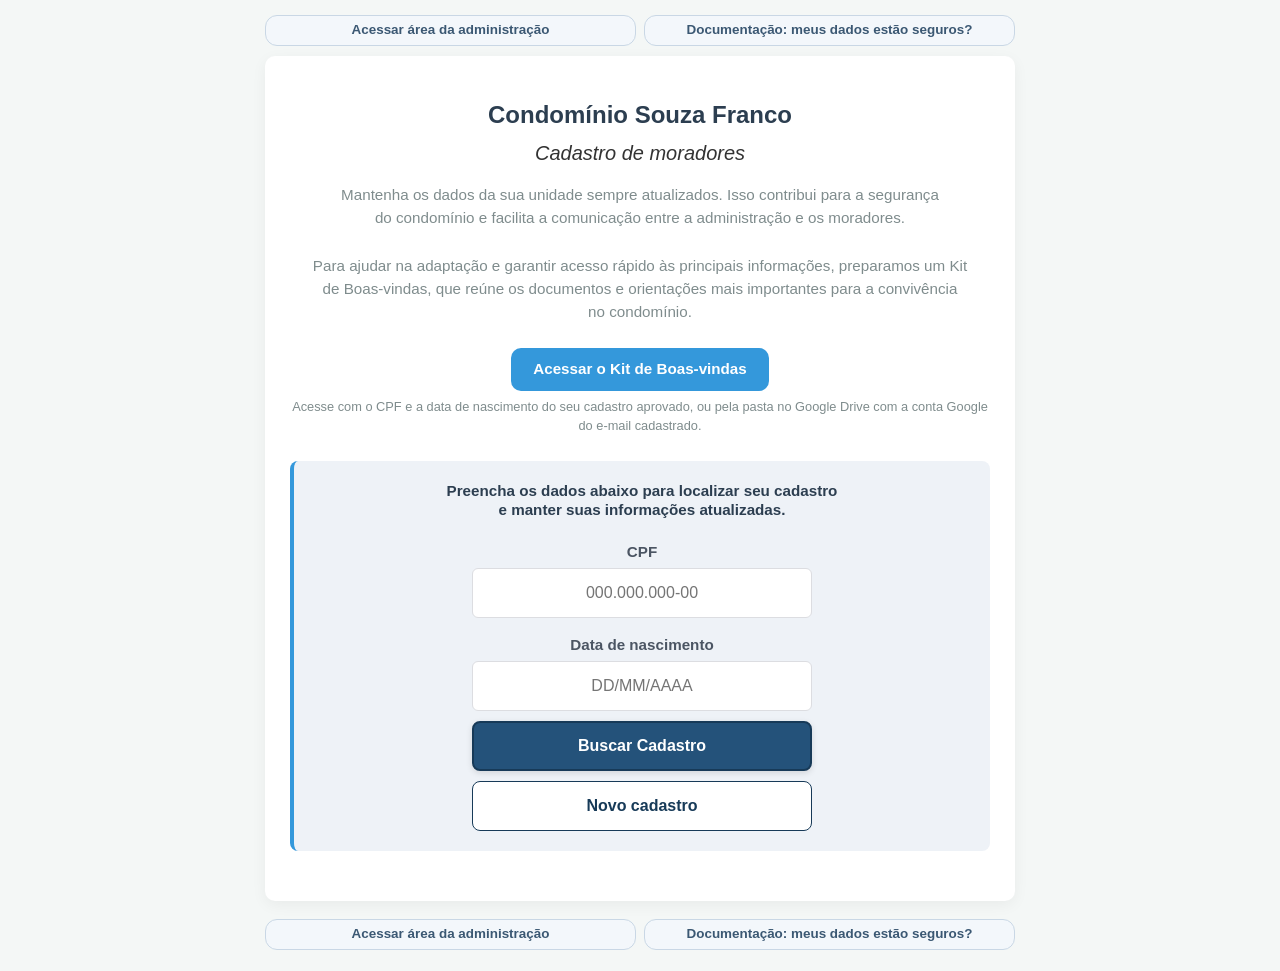
==== index.html @ 6b8065f2 "Botões do fim do formulário com largura igual quando há Sair Co-Authored-By: Claude Sonnet 5.5 <nore" ====
<!DOCTYPE html>
<html>
<head>
  <meta charset="UTF-8">
  <meta name="viewport" content="width=device-width, initial-scale=1.0, maximum-scale=1.0">
  <title>Condomínio Souza Franco - Cadastro de moradores</title>
  <meta name="robots" content="noindex, nofollow, noarchive, nosnippet, noimageindex">
  <meta http-equiv="Cache-Control" content="no-cache, no-store, must-revalidate">
  <meta http-equiv="Pragma" content="no-cache">
  <meta http-equiv="Expires" content="0">
  <meta name="theme-color" content="#2c3e50">

  <link rel="icon" type="image/png" sizes="32x32" href="favicon/favicon-32x32.png">
  <link rel="icon" type="image/png" sizes="16x16" href="favicon/favicon-16x16.png">
  <link rel="shortcut icon" href="favicon/favicon.ico">
  <link rel="apple-touch-icon" sizes="180x180" href="favicon/apple-touch-icon.png">
  <link rel="manifest" href="favicon/site.webmanifest">
  
  <!-- Estilos CSS -->
  <link rel="stylesheet" href="css/base.css?v=20261009Z">
  <link rel="stylesheet" href="css/inputs.css?v=20261010E">
  <link rel="stylesheet" href="css/consulta.css?v=20261009Z">
  <link rel="stylesheet" href="css/componentes.css?v=20261010F">
  <link rel="stylesheet" href="css/utilitarios.css?v=20261010E">
  <link rel="stylesheet" href="css/responsivo.css?v=20261010I">

  <!-- Scripts JS -->
  <script src="js/regras.js?v=20261009Z" defer></script>
  <script src="js/utils.js?v=20261009Z" defer></script>
  <script src="js/data/backend.js?v=20261009Z" defer></script>
  <script src="js/data/FirebaseRepository.js?v=20261009Z" defer></script>
  <script src="js/data/GoogleSheetsRepository.js?v=20261009Z" defer></script>
  <script src="js/data/DataService.js?v=20261010D" defer></script>
  <script src="js/mascaras.js?v=20261009Z" defer></script>
  <script src="js/pular-campo.js?v=20261009Z" defer></script>
  <script src="js/ui-formulario.js?v=20261009Z" defer></script>
  <script src="js/form-controle.js?v=20261010E" defer></script>
  <script src="js/sessao-morador.js?v=20261010H" defer></script>
  <script src="js/sessao-admin-morador.js?v=20261009Z" defer></script>
  <script src="js/validacoes-form.js?v=20261009Z" defer></script>
  <script src="js/codigo-email.js?v=20261009Z"></script>
<script src="js/progresso-overlay.js?v=20261010E" defer></script>
<script src="js/envio-form.js?v=20261010E" defer></script>
<script src="js/botao-sem-alteracao.js?v=20261009Z" defer></script>
  <script src="js/modo-admin.js?v=20261009Z" defer></script>
  <script src="js/vaga-miniatura.js?v=20261009Z" defer></script>
  <script src="js/popup-links.js?v=20261010C" defer></script>
  <script src="js/sem-conectivos.js?v=20261009Z" defer></script>
  <script src="js/kit-acesso.js?v=20261009Z" defer></script>
  <script src="js/barra-acoes.js?v=20261009ZA" defer></script>
</head>
<body>

<div class="topo-fora-cartao" style="max-width:750px;margin:0 auto 10px;">
  <p class="link-admin-topo" style="margin-bottom:0">
    <a href="admin.html" rel="noopener noreferrer">Acessar área da administração</a>
    <a href="seguranca.html">Documentação: meus dados estão seguros?</a>
  </p>
</div>

<div class="container">
  <div id="avisoContingenciaPublico" class="aviso-contingencia" hidden>
    ⚠️ <strong>Modo de contingência</strong><br>
    Os dados estão sendo carregados do backup do Google Sheets. Novos envios estão temporariamente desativados.
  </div>
  <h1>Condomínio Souza Franco</h1>
  <h2 class="subtitulo">Cadastro de moradores</h2>
  <p class="subtitle">
    Mantenha os dados da sua unidade sempre atualizados. Isso contribui para a segurança do condomínio e facilita a comunicação entre a administração e os moradores.
  </p>
  <p class="subtitle">
    Para ajudar na adaptação e garantir acesso rápido às principais informações, preparamos um Kit de Boas-vindas, que reúne os documentos e orientações mais importantes para a convivência no condomínio.
  </p>
  <p class="link-destaque">
    <a class="btn-kit" href="https://tinyurl.com/kit-souzafranco" target="_blank" rel="noopener noreferrer">Acessar o Kit de Boas-vindas</a>
  </p>
  <p class="subtitle nota-kit">Acesse com o CPF e a data de nascimento do seu cadastro aprovado, ou pela pasta no Google Drive com a conta Google do e-mail cadastrado.</p>

<!-- BLOCO DE CONSULTA POR CPF: busca o cadastro existente antes do formulário principal -->
  <div class="card-consulta centralizado" id="boxConsultaCpf">
    <h3>Preencha os dados abaixo para localizar seu cadastro<br>e manter suas informações atualizadas.</h3>
    
    <div class="row-consulta" id="rowConsultaCpf">
      <!-- Grupo do CPF -->
      <div class="consulta-grupo">
        <span class="input-label-consulta">CPF</span>
        <input type="text" id="cpfConsulta" class="campo-mascara" data-mascara="cpf" inputmode="numeric" placeholder="000.000.000-00" maxlength="14">
      </div>
      
      <!-- Grupo da Data de Nascimento -->
      <div class="consulta-grupo">
        <span class="input-label-consulta">Data de nascimento</span>
        <input type="text" id="nascConsulta" class="campo-mascara" data-mascara="data" inputmode="numeric" placeholder="DD/MM/AAAA" maxlength="10">
      </div>
      
      <button type="button" id="btnBuscarCpf" onclick="consultarPorCpf()">Buscar Cadastro</button>
    </div>
    
    <div class="row-checkbox-morador">
      <input type="checkbox" id="chkMoradorNovo" onchange="tratarMoradorNovo(this.checked)" hidden>
      <button type="button" id="btnMoradorNovo" class="btn-novo-cadastro" onclick="alternarMoradorNovo()" aria-pressed="false" aria-disabled="false">Novo cadastro</button>
      <button type="button" id="btnFecharNovoCadastro" class="btn-fechar-novo-cadastro hidden" onclick="fecharNovoCadastro()" aria-label="Fechar novo cadastro">x</button>
    </div>
    <!-- Sessão de 1 hora depois do CPF + data de nascimento (js/sessao-morador.js). -->
    <p id="avisoSessaoMorador" class="aviso-sessao-morador" role="status" hidden></p>
  </div>

  <form id="cadForm">
    <!-- FORMULÁRIO PRINCIPAL: sequência de etapas do cadastro -->
    <!-- 1. Identificação do Imóvel (Desbloqueia após CPF ou Checkbox) -->
    <div id="secTipoResidente" class="section hidden centralizado">
      <label for="tipoResidente">Qual é o seu vínculo com a unidade?<span class="required-star">*</span></label>
      <select id="tipoResidente" onchange="tratarEscolhaTipoResidente(this.value)">
        <option value="">Selecione se é Proprietário ou Inquilino</option>
        <option value="Proprietário">Proprietário</option>
        <option value="Inquilino">Inquilino</option>
      </select>
      <div id="opcaoMoraNoImovel" class="opcao-mora-imovel hidden">
        <label for="moraNoImovel">Mora no imóvel?<span class="required-star">*</span></label>
        <select id="moraNoImovel" onchange="tratarEscolhaMoraNoImovel(this.value)">
          <option value="">Selecione</option>
          <option value="Sim">Sim</option>
          <option value="Não, está alugado">Não, está alugado</option>
          <option value="Não, está desocupado">Não, está desocupado</option>
        </select>
      </div>
    </div>

    <!-- 2. Seleção de Apartamento (Desbloqueia após escolher Tipo de Residente) -->
    <div id="secApto" class="section hidden centralizado">
      <label for="apto">Qual seu apartamento?<span class="required-star">*</span></label>
      <select id="apto" required onchange="aoSelecionarApto(this.value)">
        <option value="">Selecione</option>
      </select>
    </div>

    <!-- 3. Resto do Formulário (Desbloqueia após escolher o apartamento) -->
    <div id="secRestoFormulario" class="hidden">
      
      <!-- Dados pessoais do morador -->
      <div id="secDadosPessoais" class="section">
        <h3 id="tituloDadosPessoais">Dados do Morador Titular</h3>
  
      <!-- 1. Nome Completo -->
      <label>Nome Completo<span class="required-star">*</span></label>
      <input type="text" id="moradorNome" required>
      
      <!-- 2. Data de Nascimento -->
      <label>Data de Nascimento<span class="required-star">*</span></label>
      <input type="text" id="moradorNasc" class="campo-mascara" data-mascara="data" inputmode="numeric" placeholder="DD/MM/AAAA" maxlength="10" required>
      
      <!-- 3. CPF | Identidade RG | Órgão Emissor (Mesma linha) -->
      <div class="form-row col-3">
        <div>
          <label>CPF<span class="required-star">*</span></label>
          <input type="text" id="moradorCpf" class="campo-mascara" data-mascara="cpf" inputmode="numeric" placeholder="000.000.000-00" maxlength="14" required>
        </div>
        <div>
          <label>Identidade RG</label>
          <input type="text" id="moradorRg" inputmode="numeric" placeholder="00.000.000-0" maxlength="12">
        </div>
        <div>
          <label>Órgão Emissor</label>
          <input type="text" id="moradorOrgaoEmissor" placeholder="Ex: DETRAN">
        </div>
      </div>
      
      <!-- 4. Celular | Telefone Residencial / Comercial (Mesma linha) -->
      <div class="form-row col-2">
        <div>
          <label>Celular<span class="required-star">*</span></label>
          <input type="tel" id="moradorCelular" inputmode="numeric" placeholder="21 999999999" required>
        </div>
        <div>
          <label>Telefone Residencial/Comercial</label>
          <input type="tel" id="moradorTel" inputmode="numeric" placeholder="21 22222222">
        </div>
      </div>
      
      <!-- 5. E-mail -->
      <label>E-mail</label>
      <input type="email" id="moradorEmail" placeholder="seuemail@exemplo.com">
      <div class="checkbox-group opcao-codigo-email">
        <input type="checkbox" id="exigirCodigo">
        <label for="exigirCodigo">Exigir código por e-mail para abrir meu cadastro</label>
      </div>
      <p class="desc-secao dica-codigo-email">Proteção extra (opcional): além do CPF e da data de nascimento, será preciso
        digitar um código enviado para o e-mail acima. Se você perder o acesso a esse e-mail, peça à administração para
        desligar a opção.</p>

      <!-- Contatos de Emergência -->
      <div class="sub-title">Em caso de emergência procurar por</div>
      <div id="containerEmergencia"></div>
      <button type="button" class="btn-add" onclick="addEmergencia()">+ Adicionar Contato de Emergência</button>
    </div>

     <!-- Dados Exclusivos da Locação (Inquilino) -->
      <div id="secInquilino" class="section hidden">
        <h3>Dados da Locação/Contrato</h3>
        <p class="desc-secao">Essas informações ajudam a administração a entrar em contato com o responsável da locação.</p>
        
          <label>Nome do Proprietário/Administradora<span class="required-star">*</span></label>
        <input type="text" id="inqPropAdmin">
        
        <label>Contato do Proprietário/Administradora (Telefone/Celular/E-mail)</label>
        <input type="text" id="inqContato">
        
        <label>Vigência do Contrato</label>
        <input type="text" id="inqVigencia" placeholder="Ex: 05/2026 a 05/2028">
      
        <label>Envio de cópia do contrato (PDF)</label>
        <div class="upload-contrato-wrapper">
          <label for="arquivoContrato" class="upload-contrato-botao">Escolher arquivo</label>
          <input type="file" id="arquivoContrato" class="input-upload-hidden" accept="application/pdf">
          <span class="upload-contrato-status" id="nomeArquivoSelecionado">Nenhum arquivo selecionado</span>
        </div>
      
        <!-- Área de Preview e Botão de Cancelamento (X) -->
        <div id="containerPreviewContrato" class="preview-contrato-container hidden">
          <span id="nomeArquivoSelecionadoPreview"></span>
          <button type="button" id="btnRemoverContrato" title="Remover arquivo">✕</button>
        </div>
      
        <!-- Histórico / Uploads Anteriores -->
        <div id="containerHistoricoContratos" class="historico-contratos-container hidden">
          <label class="label-historico">Contratos / Uploads Anteriores:</label>
          <div id="listaHistoricoContratos">
            <!-- Os links anteriores serão injetados aqui via JavaScript -->
          </div>
        </div>
      </div>

      <!-- Seções Complementares -->
      <div id="secDetalhes" class="section">
        <h3>Informações Complementares</h3>
        
        <!-- Demais Ocupantes -->
        <div class="sub-title">Demais Ocupantes</div>
        <p class="desc-secao">Preencha apenas se houver outras pessoas residindo na unidade.</p>
        <div id="containerOcupantes"></div>
        <button type="button" class="btn-add" onclick="addOcupante()">+ Adicionar Ocupante</button>

      <!-- Seção Vaga de Garagem -->
      <div class="sub-title title-grupo">Vaga de Garagem</div>
      
      <!-- ELEMENTO DINÂMICO DA VAGA -->
      <div id="infoVagaGaragem"></div>

      <p class="desc-secao">
        <a id="linkMapaVaga" href="mapa-vaga.html" target="_blank" rel="noopener noreferrer" class="email-link">Clique aqui</a> para visualizar a demarcação das vagas<span id="textoLinkMapaVaga"></span>.
      </p>

      <!-- Miniatura do andar com a vaga pintada (último item da seção); abre o mapa completo num popup (js/vaga-miniatura.js). -->
      <div id="miniaturaVaga" class="miniatura-vaga-container" hidden></div>
      <p id="avisoMapaNovoCadastro" class="desc-secao aviso-mapa-novo" hidden>Assim que o seu cadastro for aprovado, você recebe
        por e-mail a ficha do cadastro com o mapa da garagem e a sua vaga demarcada.</p>

      <!-- Aluguel de Vagas -->
      <div class="sub-title title-grupo">Aluguel de vagas</div>
      
      <p class="desc-secao">
        O aluguel de vagas é permitido exclusivamente entre moradores do condomínio.<br>
        Preencha os campos abaixo caso você alugue sua vaga para outro morador ou utilize uma vaga alugada de outro morador.
      </p>

      <div class="row-vagas">
        <select id="vagaSituacao">
          <option value="">Selecione</option>
          <option value="Minha vaga está alugada para">Minha vaga está alugada para</option>
          <option value="Alugo vaga do">Alugo vaga do</option>
        </select>

        <select id="vagaAptoRelacionado">
          <option value="">Apto envolvido</option>
        </select>
      </div>
        
        <!-- Seção Veículos -->
        <div class="sub-title title-grupo">Veículos</div>
        <div class="desc-secao">
          <p>Por favor, registre os dados de todos os meios de transporte da unidade que utilizam as dependências da garagem ou bicicletário.</p>
          <p>✅ É permitido que visitantes utilizem sua vaga de garagem <strong>somente enquanto permanecerem no prédio</strong>. Ao deixar o condomínio, o veículo também deverá ser retirado da vaga.</p>
          <p>📌 Quando o uso da vaga for <strong>pontual</strong>, como no caso de uma visita, <strong>não é necessário cadastrar o veículo</strong>. Basta informar os dados ao porteiro no momento da entrada.</p>
          <p>⚠️ Caso um mesmo veículo utilize a vaga de forma <strong>frequente, recorrente ou contínua</strong>, ainda que pertença a visitantes ou pessoas vinculadas à unidade, <strong>seu cadastro será obrigatório</strong>.</p>
          <p>Caso não possua nenhum veículo, você pode avançar para a próxima seção.</p>
        </div>

        <!-- Carros -->
        <div class="sub-title">Carros</div>
        <div id="containerCarros"></div>
        <button type="button" class="btn-add" onclick="addCarro()">+ Adicionar Carro</button>

        <!-- Motos -->
        <div class="sub-title">Motos</div>
        <div id="containerMotos"></div>
        <button type="button" class="btn-add" onclick="addMoto()">+ Adicionar Moto</button>

        <!-- Bicicletas -->
        <div class="sub-title">Bicicletas</div>
        <div id="containerBikes"></div>
        <button type="button" class="btn-add" onclick="addBike()">+ Adicionar Bicicleta</button>
        <p class="desc-secao alert-text">Atenção aos procedimentos do Bicicletário: as bicicletas devem ser identificadas por unidade. O acesso ao bicicletário é restrito e feito mediante tag eletrônica. Solicitamos aos moradores que ainda não possuem a tag que procurem a administração/síndico para a retirada.</p>

        <!-- Pets -->
        <div class="sub-title">Pets</div>
        <p class="desc-secao">Registro de animais de estimação residentes na unidade para controle interno e auxílio em casos de identificação ou fuga.</p>
        <div id="containerPets"></div>
        <button type="button" class="btn-add" onclick="addPet()">+ Adicionar Pet</button>

        <!-- Prestadores de Serviço -->
        <div class="sub-title">Prestadores de Serviço</div>
        <p class="desc-secao">Registro de profissionais que realizam serviços frequentes na unidade (ex: diaristas, cuidadores, professores particulares).</p>
        <div id="containerPrestadores"></div>
        <button type="button" class="btn-add" onclick="addPrestador()">+ Adicionar Prestador</button>
      </div>

      <!-- Observações e Declaração -->
      <div id="secFinal" class="section">
        
        <div class="sub-title">Observações</div>
        <textarea id="observacoes" name="observacoes" rows="2"></textarea>

        <p class="desc-secao aviso-privacidade">
          <strong>Privacidade (LGPD):</strong> os dados informados neste formulário, inclusive os dos demais ocupantes,
          são usados exclusivamente pela administração do Condomínio Souza Franco para identificação dos moradores,
          segurança, controle de acesso e contato em caso de emergência. O acesso é restrito ao síndico e ao conselho,
          e os dados não são compartilhados com terceiros. Para quaisquer esclarecimentos ou dúvidas, consulta,
          correção ou pedir a exclusão dos seus dados, escreva para o e-mail:
          <a href="mailto:condominiosouzafranco@gmail.com" class="email-link">condominiosouzafranco@gmail.com</a>.
        </p>

        <div class="checkbox-group">
          <input type="checkbox" id="declaracao" required>
          <label for="declaracao">Declaro que as informações prestadas são verdadeiras. <span class="required-star">*</span></label>
        </div>
      </div>

      

      <!-- AÇÕES DO FORMULÁRIO -->
      <div class="form-actions">
        <button type="button" id="btnEnviarForm" class="btn-submit" onclick="enviar()">Enviar Cadastro</button>
        <button type="button" id="btnSairSemAlterar" class="btn-secondary" onclick="voltarTelaInicial()">Fechar visualização</button>
        <button type="button" id="btnSairSessaoFim" class="btn-secondary btn-sair-sessao" onclick="SessaoMorador.sair()" title="Encerrar a sessão e apagar o CPF e a data de nascimento desta aba" hidden>Sair</button>
      </div>

    </div>
  </form>

  <div id="statusMessage" class="hidden"></div>
</div>

<div id="modalOverlay" class="modal-overlay hidden">
  <div class="modal-card" role="dialog" aria-modal="true" aria-labelledby="modalTitulo">
    <h3 id="modalTitulo">Atenção</h3>
    <p id="modalMensagem"></p>
    <div class="modal-actions">
      <button type="button" id="btnModalConfirmar" class="btn-modal btn-modal-primary">OK</button>
      <button type="button" id="btnModalCancelar" class="btn-modal btn-modal-secondary hidden">Cancelar</button>
    </div>
  </div>
</div>

<footer class="rodape-site" style="max-width:750px;margin:18px auto 6px;">
  <p class="link-admin-topo" style="margin-bottom:0">
    <a href="admin.html" rel="noopener noreferrer">Acessar área da administração</a>
    <a href="seguranca.html">Documentação: meus dados estão seguros?</a>
  </p>
</footer>

<div id="overlayProcessamento" class="overlay-processamento hidden" aria-live="polite" aria-busy="true">
  <div class="overlay-processamento-card">
    <button type="button" class="overlay-processamento-fechar" aria-label="Desistir e fechar" title="Desistir e fechar">&times;</button>
    <div class="overlay-processamento-roda">
      <div class="overlay-processamento-spinner" aria-hidden="true"></div>
      <span id="overlayProcessamentoPercentual" class="overlay-processamento-percentual" aria-hidden="true"></span>
    </div>
    <p id="overlayProcessamentoMensagem">Aguarde: enviando</p>
  </div>
</div>

</body>
</html>
---- css/base.css ----
/* VARIÁVEIS, BODY E CONTAINER PRINCIPAL */ 

:root {
  --primary-color: #2c3e50;
  --accent-color: #3498db;
  --bg-color: #f4f7f6;
  --card-bg: #ffffff;
  --text-color: #333333;
  --border-color: #dcdde1;
  --secondary-color: #7f8c8d;
  --secondary-hover: #6c7a7d;
}

body {
  font-family: 'Segoe UI', Tahoma, Geneva, Verdana, sans-serif;
  background-color: var(--bg-color);
  color: var(--text-color);
  margin: 0;
  padding: 15px;
  font-size: 16px;
  line-height: 1.5;
}

/* Bloco de busca por CPF: mantém o layout horizontal/vertical com foco em legibilidade */
.consulta-grupo {
  display: flex;
  flex-direction: column;
  width: 100%;
}

.container {
  max-width: 750px;
  margin: 0 auto;
  background: var(--card-bg);
  padding: 25px;
  border-radius: 10px;
  box-shadow: 0 4px 15px rgba(0,0,0,0.05);
  box-sizing: border-box;
}

h1 {
  font-size: 1.5rem;
  color: var(--primary-color);
  margin-bottom: 5px;
  text-align: center;
}

h2.subtitulo {
    font-size: 1.25em;
    display: block;
    font-weight: 500;
    text-align: center;
    font-style: italic;
    margin-top: 5px;
}

.subtitle {
  text-align: center;
  color: #7f8c8d;
  margin-bottom: 25px;
  font-size: 0.95rem;
}

.section {
  margin-bottom: 28px;
  padding-top: 6px;
}

#secApto {
  margin-top: 20px;
}

.hidden {
  display: none;
}

.title-grupo {
  font-size: 1.1rem;
  border-bottom: 2px solid var(--accent-color);
  padding-bottom: 4px;
  margin-top: 25px;
}

.link-destaque {
  text-align: center;
  font-weight: bold;
  margin-top: 0;
  margin-bottom: 25px;
  font-size: 0.95rem;
}

.link-admin-topo {
  text-align: center;
  margin-top: 0;
  margin-bottom: 10px;
  font-size: 0.84rem;
  font-weight: 600;
}

.link-admin-topo a {
  display: inline-block;
  padding: 6px 12px;
  border-radius: 999px;
  border: 1px solid #c9d7e5;
  background: #f3f7fb;
  color: var(--primary-color-soft);
  text-decoration: none;
  transition: background-color 0.18s ease, border-color 0.18s ease, color 0.18s ease;
}

.link-admin-topo a:hover {
  background: #e9f1f8;
  border-color: #b7c9db;
}

.link-admin-topo a:focus-visible {
  outline: 2px solid rgba(31, 93, 153, 0.3);
  outline-offset: 2px;
}

.link-destaque a, .email-link {
  color: var(--accent-color);
  text-decoration: none;
  transition: color 0.2s ease;
}

.link-destaque a:hover, .email-link:hover {
  text-decoration: underline;
  color: #2980b9;
}

#secFinal p.desc-secao {
    margin-top: 10px;
}

div#secDetalhes {
    margin-bottom: 0px;
}

/* Topo do formulário: "Acessar área da administração" e "Documentação" lado a lado, ocupando a linha toda. */
.link-admin-topo {
  display: flex;
  gap: 8px;
}
.link-admin-topo a {
  flex: 1 1 0;
  min-width: 0;
  display: flex;
  align-items: center;
  justify-content: center;
  text-align: center;
  line-height: 1.25;
  color: #3b5873;
  text-wrap: balance;
  border-radius: 12px;
}

.nota-kit { font-size: 0.8rem; margin-top: -6px; }

/* Botão do Kit de Boas-vindas, com a explicação logo abaixo */
.link-destaque { margin-bottom: 6px; }
.link-destaque a.btn-kit {
  display: inline-block; padding: 10px 22px; border-radius: 10px; background: var(--accent-color); color: #fff;
  font-weight: 700; text-decoration: none;
}
.link-destaque a.btn-kit:hover { color: #fff; text-decoration: none; filter: brightness(1.08); }
.nota-kit { margin-top: 0 !important; margin-bottom: 25px !important; text-align: center; }
---- css/inputs.css ----
/* Labels, campos de entrada e estados visuais do formulário */

label {
  display: block;
  font-weight: 600;
  margin-top: 12px;
  margin-bottom: 8px;
  font-size: 1rem;
}

input[type="checkbox"] {
  width: 20px;
  height: 20px;
  cursor: pointer;
  vertical-align: middle;
  margin: 0;
  flex-shrink: 0;
}

.row-checkbox-morador {
  display: flex !important;
  align-items: center;
  justify-content: center;
  position: relative;
  margin: 10px auto 0;
  width: 100%;
  max-width: 340px;
  transition: opacity 0.2s ease, filter 0.2s ease;
}

.checkbox-group {
  display: flex !important;
  align-items: center;
  gap: 8px;
  margin-top: 10px;
}

.row-checkbox-morador label,
.checkbox-group label {
  margin: 0 !important;
  display: inline !important;
  font-weight: 500;
}

.btn-novo-cadastro {
  border: 1px solid #173a58;
  background: #ffffff;
  color: #173a58;
  border-radius: 8px;
  padding: 12px 46px;
  min-height: 50px;
  width: 100%;
  font-size: 1rem;
  font-weight: 700;
  position: relative;
  text-align: center;
  cursor: pointer;
  transition: background-color 0.2s ease, color 0.2s ease, border-color 0.2s ease, box-shadow 0.2s ease, transform 0.2s ease;
}

.btn-novo-cadastro:hover:not(:disabled) {
  background: #eef4fa;
  color: #173a58;
  border-color: #0f2f4a;
  box-shadow: 0 4px 12px rgba(23, 58, 88, 0.14);
}

.btn-novo-cadastro.ativo {
  background: #173a58;
  color: #ffffff;
  border-color: #173a58;
}

.btn-novo-cadastro.ativo:hover:not(:disabled) {
  background: #173a58;
  color: #ffffff;
  border-color: #173a58;
  box-shadow: none;
}

.btn-fechar-novo-cadastro {
  position: absolute;
  top: 50%;
  right: 12px;
  transform: translateY(-50%);
  width: 25px;
  height: 25px;
  border: 1px solid #173a58;
  border-radius: 4px;
  background: #ffffff;
  color: #173a58;
  font-size: 1.05rem;
  font-weight: 700;
  line-height: 1;
  cursor: pointer;
  display: inline-flex;
  align-items: center;
  justify-content: center;
  padding: 0;
  box-shadow: none;
  z-index: 2;
  transition: background-color 0.2s ease, color 0.2s ease;
}

.btn-fechar-novo-cadastro:hover:not(:disabled) {
  background: #e8f1f9;
  border-color: #173a58;
  color: #0f2f4a;
}

.btn-fechar-novo-cadastro:disabled {
  opacity: 0;
}

.btn-fechar-novo-cadastro.hidden {
  display: none !important;
}

.btn-novo-cadastro.bloqueado {
  cursor: pointer;
}

input[type="text"],
input[type="tel"],
input[type="email"],
input[type="date"],
input[type="number"],
select,
textarea {
  width: 100% !important;
  min-height: 46px;
  padding: 10px 12px;
  border: 1px solid var(--border-color);
  border-radius: 6px;
  box-sizing: border-box !important;
  font-size: 1rem;
  background-color: #fff;
  color: var(--text-color);
  font-family: inherit;
  appearance: none;
  -webkit-appearance: none;
  transition: border-color 0.2s ease, box-shadow 0.2s ease, background-color 0.2s ease;
}

select {
  padding-right: 38px;
  cursor: pointer;
  background-image:
    linear-gradient(45deg, transparent 50%, var(--accent-color) 50%),
    linear-gradient(135deg, var(--accent-color) 50%, transparent 50%);
  background-position: calc(100% - 18px) calc(50% - 3px), calc(100% - 12px) calc(50% - 3px);
  background-size: 6px 6px, 6px 6px;
  background-repeat: no-repeat;
  background-color: #fff;
}

select:hover {
  border-color: var(--accent-color);
  box-shadow: 0 0 0 2px rgba(52, 152, 219, 0.08);
}

select:focus,
input:focus,
textarea:focus {
  outline: none;
  border-color: var(--accent-color);
  box-shadow: 0 0 0 3px rgba(52, 152, 219, 0.22);
}

select option {
  color: var(--text-color);
}

input:disabled,
button:disabled {
  background-color: #e9ecef !important;
  color: #6c757d !important;
  border-color: #ced4da !important;
  cursor: not-allowed !important;
  opacity: 0.7;
}

.input-label {
  font-size: 0.95rem;
  color: #4b5563;
  margin-bottom: 4px;
  margin-top: 6px;
  font-weight: 600;
  display: block;
  text-align: left;
}

.input-label-consulta {
  font-size: 0.95rem;
  color: #4b5563;
  margin-bottom: 4px;
  margin-top: 6px;
  font-weight: 600;
  display: block;
  text-align: center;
}

.input-erro-destaque {
  border: 2px solid #e74c3c !important;
  background-color: #fdf2f2 !important;
  transition: all 0.3s ease;
}

#nascConsulta {
  text-align: center;
}

label .required-star,
.input-label .required-star {
  color: #e74c3c;
}

/* "Mora no imóvel" (só para proprietário), centralizado abaixo do vínculo */
.opcao-mora-imovel {
  margin-top: 14px;
}
.opcao-mora-imovel.hidden {
  display: none !important;
}

/* Mesmo espaço entre "vínculo", "Mora no imóvel?" e "apartamento" */
#secTipoResidente { margin-bottom: 0; }
#secApto { margin-top: 20px !important; padding-top: 0; }
.opcao-mora-imovel { margin-top: 20px !important; }

/* "Novo cadastro" desativado (com login, ou enquanto o CPF estiver preenchido): cinza, sem clique. */
.btn-novo-cadastro.bloqueado,
.btn-novo-cadastro[aria-disabled="true"] {
  background: #eef1f4;
  color: #9aa6b2;
  border-color: #d5dce3;
  box-shadow: none;
  cursor: not-allowed;
}
---- css/consulta.css ----
.card-consulta {
  background-color: #eef2f7;
  border-left: 4px solid var(--accent-color);
  padding: 20px 15px !important;
  border-radius: 8px;
  margin-bottom: 25px !important;
  min-height: 180px;
  display: flex;
  flex-direction: column;
  justify-content: center;
  box-sizing: border-box !important;
}

.card-consulta h3 {
  margin-top: 0 !important;
  margin-bottom: 15px !important;
  font-size: 0.95rem;
  color: var(--primary-color);
  line-height: 1.3;
}

.row-consulta,
#rowConsultaCpf {
  display: flex !important;
  flex-direction: column !important;
  align-items: center !important;
  gap: 10px !important;
  width: 100% !important;
  max-width: 340px !important;
  margin: 0 auto !important;
}

.row-consulta input[type="text"],
#cpfConsulta {
  margin: 0;
  text-align: center !important;
}

#cpfConsulta,
#nascConsulta,
#btnBuscarCpf,
#btnMoradorNovo {
  width: 100% !important;
  min-height: 50px !important;
  height: 50px !important;
  box-sizing: border-box !important;
}

.row-consulta button,
#btnBuscarCpf {
  background-color: #24527a;
  color: white;
  border: 2px solid #173a58;
  padding: 11px 16px;
  border-radius: 8px;
  font-size: 1rem;
  font-weight: bold;
  cursor: pointer;
  white-space: nowrap;
  width: 100% !important;
  min-height: 50px !important;
  display: flex !important;
  align-items: center !important;
  justify-content: center !important;
  box-sizing: border-box !important;
  box-shadow: 0 2px 6px rgba(0,0,0,0.12);
}

.centralizado {
  text-align: center !important;
}

.centralizado h3, 
.centralizado label {
  text-align: center !important;
  display: block;
  margin-left: auto;
  margin-right: auto;
}

.centralizado select {
  text-align: center !important;
  text-align-last: center !important;
}

/* Aviso da sessão de 1 hora (js/sessao-morador.js), embaixo de "Visualizar cadastro" e "Sair". */
.aviso-sessao-morador {
  max-width: 340px;
  margin: 10px auto 0;
  padding: 8px 12px;
  border: 1px solid #c9d7e5;
  border-radius: 8px;
  background: #f3f7fb;
  color: #3b5873;
  font-size: 0.82rem;
  line-height: 1.4;
  text-align: center;
}
.aviso-sessao-morador[hidden] { display: none; }
---- css/componentes.css ----
/* Componentes dinâmicos do formulário: grupos repetíveis, veículos e pets */

.sub-title {
  font-weight: bold;
  color: var(--primary-color);
  margin-top: 15px;
  margin-bottom: 8px;
  font-size: 0.95rem;
}

.dynamic-group {
  background-color: #f8f9fa;
  border: 1px solid #e0e0e0;
  border-radius: 8px;
  padding: 12px;
  margin-bottom: 12px;
  display: flex;
  align-items: center;
  gap: 10px;
  width: 100%;
  box-sizing: border-box;
}

/* Container interno genérico */
.dynamic-group .dynamic-row {
  display: flex;
  flex-grow: 1;
  width: 100%;
  box-sizing: border-box;
}

/* 1. SEÇÕES PADRÃO (Emergência, Ocupantes, Bicicletas, Prestadores): 2 campos por linha no Desktop */
.dynamic-group:not(:has(.dynamic-row-veiculo)):not(:has(.pet-linha-principal)) .dynamic-row {
  display: grid !important;
  grid-template-columns: repeat(2, 1fr) !important;
  gap: 15px !important;
  align-items: flex-end !important;
}

.dynamic-row input, 
.dynamic-row select {
  margin: 0;
  width: 100%;
  box-sizing: border-box;
}

/* 2. LINHA DE VEÍCULOS (Carros e Motos): Usa o grid 2fr 1fr 1fr no Desktop */
.dynamic-row-veiculo {
  display: grid !important;
  grid-template-columns: 2fr 1fr 1fr !important;
  gap: 15px !important;
  align-items: flex-end !important;
  width: 100% !important;
  box-sizing: border-box !important;
}

.dynamic-row-veiculo .campo-50,
.dynamic-row-veiculo .campo-25 {
  min-width: 0 !important;
  width: 100% !important;
  box-sizing: border-box !important;
}

.dynamic-row-veiculo input, 
.dynamic-row-veiculo select {
  margin: 0 !important;
  width: 100% !important;
  box-sizing: border-box !important;
}

/* 3. SEÇÃO DE PETS: Força o container a empilhar os blocos e estiliza as linhas internas */
.dynamic-group:has(.pet-linha-principal) .dynamic-row,
.dynamic-group:has(.item-pet) .dynamic-row {
  display: flex !important;
  flex-direction: column !important;
  gap: 10px !important;
  width: 100% !important;
  box-sizing: border-box !important;
}

.pet-linha-principal {
  display: grid !important;
  grid-template-columns: 2fr 1fr !important;
  gap: 15px !important;
  width: 100% !important;
  align-items: flex-end !important;
  box-sizing: border-box !important;
}

.pet-linha-inferior {
  width: 100% !important;
  box-sizing: border-box !important;
}

.pet-linha-principal input,
.pet-linha-principal select,
.pet-linha-inferior input {
  width: 100% !important;
  box-sizing: border-box !important;
  margin: 0 !important;
}

/* BOTÕES DE AÇÃO */
.btn-add {
  background-color: #eaf6ff;
  color: #0f5d8c;
  border: 1.5px dashed #2b7fb9;
  padding: 11px 12px;
  border-radius: 8px;
  cursor: pointer;
  font-weight: 700;
  font-size: 0.92rem;
  width: 100%;
  margin-bottom: 16px;
  box-shadow: 0 1px 3px rgba(0,0,0,0.06);
}

.btn-add:hover {
  background-color: #d0e7f9;
}

/* RESPONSIVO PARA CELULAR (Abaixo de 600px) */
@media (max-width: 600px) {
  /* Carros e Motos quebram (Marca/Modelo em cima, Cor e Placa embaixo) */
  .dynamic-row-veiculo {
    grid-template-columns: repeat(2, 1fr) !important;
    gap: 10px !important;
  }

  .dynamic-row-veiculo .campo-50 {
    grid-column: span 2 !important;
  }

  .dynamic-row-veiculo .campo-25 {
    grid-column: span 1 !important;
  }

  /* Pets mantêm Nome e Porte na mesma linha (proporção 2fr 1fr) também no celular */
  .pet-linha-principal {
    grid-template-columns: 2fr 1fr !important;
    gap: 10px !important;
  }

  /* Demais seções ficam estritamente com 2 campos por linha */
  .dynamic-group:not(:has(.dynamic-row-veiculo)):not(:has(.pet-linha-principal)) .dynamic-row {
    grid-template-columns: repeat(2, 1fr) !important;
    gap: 10px !important;
  }
}

#infoVagaGaragem {
  margin-bottom: 4px;
}

/* ==========================================
   ITENS REPETÍVEIS: botão "Excluir" embaixo, de largura inteira
   ========================================== */
.dynamic-group {
  flex-direction: column;
  align-items: stretch;
}

.btn-excluir-item {
  display: block;
  width: 100%;
  margin: 0;
  padding: 8px 12px;
  border: 1px solid #f1b8b4;
  border-radius: 8px;
  background: #fdecea;
  color: #b3261e;
  font-size: 0.9rem;
  font-weight: 600;
  cursor: pointer;
  box-sizing: border-box;
  transition: background 0.15s ease;
}

.btn-excluir-item:hover {
  background: #f9d7d3;
}

/* ==========================================
   MINIATURA DA VAGA + POPUP DO MAPA (js/vaga-miniatura.js)
   ========================================== */
.miniatura-vaga-container[hidden] {
  display: none;
}

.miniatura-vaga {
  display: block;
  width: 100%;
  max-width: 420px;
  margin: 6px 0 10px;
  padding: 6px;
  border: 1px solid #d7dee6;
  border-radius: 10px;
  background: #fff;
  cursor: pointer;
  box-sizing: border-box;
}

.miniatura-vaga svg {
  display: block;
  width: 100%;
  height: auto;
}

.miniatura-vaga-dica {
  display: block;
  margin-top: 4px;
  font-size: 0.75rem;
  color: #5f7287;
  text-align: center;
}

.popup-mapa-vaga {
  position: fixed;
  inset: 0;
  z-index: 1000;
  display: flex;
  align-items: center;
  justify-content: center;
  padding: 12px;
  background: rgba(20, 30, 40, 0.6);
  box-sizing: border-box;
}

.popup-mapa-vaga[hidden] {
  display: none;
}

.popup-mapa-vaga-caixa {
  position: relative;
  width: 100%;
  max-width: 1100px;
  height: 100%;
  max-height: 900px;
  border-radius: 12px;
  background: #fff;
  overflow: hidden;
  box-shadow: 0 10px 40px rgba(0, 0, 0, 0.3);
}

.popup-mapa-vaga-caixa iframe {
  display: block;
  width: 100%;
  height: 100%;
  border: 0;
}

.popup-mapa-vaga-fechar {
  position: absolute;
  top: 8px;
  right: 8px;
  z-index: 1;
  width: 34px;
  height: 34px;
  padding: 0;
  border: 1px solid #d7dee6;
  border-radius: 50%;
  background: #fff;
  color: #243447;
  font-size: 1.3rem;
  line-height: 1;
  cursor: pointer;
}

body.popup-aberto {
  overflow: hidden;
}

/* ==========================================
   BARRA FLUTUANTE "ATUALIZAR CADASTRO" / "SAIR" (js/barra-acoes.js)
   ========================================== */
.barra-acoes-lugar {
  margin: 0 0 12px;
}

.barra-acoes-lugar[hidden],
.barra-acoes-flutuante[hidden] {
  display: none;
}

.barra-acoes-flutuante {
  display: flex;
  gap: 8px;
  padding: 8px 0;
  background: #fff;
  box-sizing: border-box;
}

/* Presa no topo da tela enquanto o morador rola o formulário. */
.barra-acoes-flutuante.fixa {
  position: fixed;
  z-index: 50;
  padding: 8px 10px;
  border-radius: 0 0 10px 10px;
  box-shadow: 0 6px 12px -6px rgba(0, 0, 0, 0.3);
}

.barra-acoes-flutuante .btn-submit {
  flex: 1;
  width: auto;
  margin: 0;
}

.barra-acoes-flutuante .btn-secondary {
  flex: 1;
  width: auto;
  margin: 0;
}

/* O "lugar" guarda o espaço da barra (o JS ajusta a altura), para a página não pular quando ela desce. */
.barra-acoes-lugar { margin: 0; }

.identidade-lugar { margin: 8px 0 10px; width: 100%; }
.identidade-lugar[hidden] { display: none; }
.identidade-logado {
  box-sizing: border-box; display: flex; align-items: center; gap: 10px; padding: 8px 12px; border-radius: 10px;
  background: #eef4fb; color: #243447; font-size: 0.86rem; font-weight: 600;
}
.identidade-texto { flex: 1; min-width: 0; text-align: left; overflow-wrap: anywhere; }
/* Sair da sessão: vermelho suave (não é alerta), à direita. */
.identidade-sair {
  flex: none; padding: 4px 14px; border-radius: 999px; border: 1px solid #c98a8a; background: #fff; color: #9b4a4a;
  font-size: 0.8rem; font-weight: 700; cursor: pointer;
}
.identidade-sair:hover { background: #fbf1f1; }
/* Outros botões "Sair" da página inicial (no lugar de "Novo cadastro" e no fim do formulário): mesmo vermelho suave. */
.btn-novo-cadastro.btn-sair-sessao,
.btn-novo-cadastro.btn-sair-sessao:hover,
#btnSairSessaoFim {
  background: #fff;
  color: #9b4a4a;
  border: 1px solid #c98a8a;
  box-shadow: none;
}
.btn-novo-cadastro.btn-sair-sessao:hover,
#btnSairSessaoFim:hover {
  background: #fbf1f1;
  color: #9b4a4a;
  border-color: #c98a8a;
}
.identidade-logado[hidden] { display: none; }
/* Quando rola para baixo, a faixa de quem está logado fica presa no topo, acima da barra. */
.identidade-logado.fixa {
  position: fixed; top: 0; z-index: 51; border-radius: 0 0 10px 10px;
  box-shadow: 0 6px 12px -6px rgba(0, 0, 0, 0.3); background: #fff; border-bottom: 1px solid #d7e0ea;
}

/* A barra só aparece quando o formulário já chegou ao topo: a página não precisa de espaço extra. */

.aviso-somente-leitura {
  font-size: 0.8rem;
  color: #6b4e00;
}

/* "Sair sem fazer alterações" com cara de botão ativo (contorno azul), para não parecer
   desabilitado ao lado do "Atualizar cadastro" desabilitado quando nada mudou. */
#btnSairSemAlterar,
.barra-acoes-flutuante .barra-acao-fechar {
  background: #ffffff;
  color: #1f5d99;
  border: 1px solid #1f5d99;
}
#btnSairSemAlterar:hover,
.barra-acoes-flutuante .barra-acao-fechar:hover {
  background: #eef4fb;
}

/* × da barra flutuante do formulário: fecha o formulário (como "Sair sem fazer alterações"). */
.barra-acoes-flutuante .btn-fechar-flutuante {
  flex: none; display: inline-flex; align-items: center; justify-content: center; width: 38px; min-width: 38px; padding: 0;
  border: 1px solid #dcdde1; border-radius: 50%; background: #fff; color: #243447; font-size: 20px; line-height: 1; cursor: pointer;
  align-self: center; height: 38px;
}
.barra-acoes-flutuante .btn-fechar-flutuante:hover { background: #f1f4f8; }

/* ---------- Popup do Kit de Boas-vindas (js/kit-acesso.js) ---------- */
.kit-modal { position: fixed; inset: 0; z-index: 10001; display: flex; align-items: center; justify-content: center; padding: 16px; background: rgba(20, 30, 45, 0.55); }
.kit-modal[hidden] { display: none; }
body.kit-modal-aberto { overflow: hidden; }
.kit-modal-caixa { width: min(460px, 100%); max-height: calc(100vh - 32px); overflow-y: auto; background: #fff; border-radius: 12px; padding: 16px 18px; box-sizing: border-box; box-shadow: 0 10px 40px rgba(0, 0, 0, 0.3); }
.kit-modal-topo { display: flex; align-items: center; justify-content: space-between; gap: 10px; margin-bottom: 6px; }
.kit-modal-topo h3 { margin: 0; font-size: 1.05rem; color: #243447; }
.kit-modal-fechar { width: 32px; height: 32px; min-width: 32px; padding: 0; border: 1px solid #dcdde1; border-radius: 50%; background: #fff; color: #243447; font-size: 20px; line-height: 1; cursor: pointer; display: inline-flex; align-items: center; justify-content: center; }
.kit-modal-fechar:hover { background: #f1f4f8; }
.kit-opcao { margin-top: 12px; padding: 12px 14px; border: 1px solid #dcdde1; border-radius: 10px; }
.kit-opcao h4 { margin: 0 0 4px; display: flex; align-items: center; gap: 8px; font-size: 0.95rem; color: #243447; }
.kit-opcao p { margin: 0 0 8px; font-size: 0.82rem; color: #5f7287; text-wrap: pretty; }
.kit-campos { display: grid; grid-template-columns: 1fr 1fr; gap: 8px; }
@media (max-width: 420px) { .kit-campos { grid-template-columns: 1fr; } }
.kit-campos label { display: flex; flex-direction: column; gap: 3px; font-size: 0.78rem; font-weight: 600; color: #43566b; }
.kit-campos input { width: 100%; box-sizing: border-box; padding: 9px 10px; border: 1px solid #dcdde1; border-radius: 8px; font-size: 0.95rem; }
.kit-btn { display: block; width: 100%; margin-top: 10px; padding: 10px 14px; box-sizing: border-box; border: 1px solid var(--accent-color, #2f5f98); border-radius: 10px; background: var(--accent-color, #2f5f98); color: #fff; font-size: 0.92rem; font-weight: 700; text-align: center; text-decoration: none; cursor: pointer; }
.kit-btn:disabled { opacity: 0.6; cursor: default; }
.kit-btn-secundario { background: #fff; color: var(--accent-color, #2f5f98); }
.kit-btn-secundario:hover { background: #e9f1fa; text-decoration: none; }
.kit-mensagem { min-height: 1.2em; margin: 8px 0 0 !important; font-size: 0.8rem !important; }
.kit-mensagem.erro { color: #c62828 !important; }
.kit-mensagem.carregando { font-style: italic; }

/* Botão de fechar dos popups (links, Kit, mapa da vaga): o mesmo em todo o site. */
.popup-link-fechar, .kit-modal-fechar, .popup-mapa-vaga-fechar {
  display: inline-flex !important; align-items: center !important; justify-content: center !important;
  flex: none !important; width: 34px !important; height: 34px !important; min-width: 34px !important; min-height: 0 !important;
  margin: 0 !important; padding: 0 !important; border: 1px solid #d7dee6 !important; border-radius: 50% !important;
  background: #fff !important; color: #243447 !important; box-shadow: none !important; cursor: pointer;
}
.popup-link-fechar:hover, .kit-modal-fechar:hover, .popup-mapa-vaga-fechar:hover { background: #f1f4f8 !important; color: #243447 !important; }
.popup-link-fechar svg, .kit-modal-fechar svg, .popup-mapa-vaga-fechar svg { display: block; width: 16px; height: 16px; }

/* Popup do Kit: as duas opções são alternativas (uma OU outra), não passos. */
.kit-intro { margin: 2px 0 0; font-size: 0.85rem; color: #43566b; }
.kit-opcao h4 { gap: 0; }
.kit-ou { display: flex; align-items: center; gap: 10px; margin: 10px 0 -2px; color: #8a99a8; font-size: 0.78rem; font-weight: 700; text-transform: uppercase; letter-spacing: 0.06em; }
.kit-ou::before, .kit-ou::after { content: ""; flex: 1; height: 1px; background: #dcdde1; }
---- css/utilitarios.css ----
/* Ações do formulário, alertas e layouts auxiliares de apoio */

button,
a,
input,
select,
textarea {
  touch-action: manipulation;
}

.form-actions {
  display: flex;
  flex-direction: column;
  gap: 10px;
  margin-top: 20px;
}

.btn-submit {
  background-color: #1f7a3d;
  color: white;
  border: 2px solid #14532d;
  padding: 13px 14px;
  border-radius: 8px;
  font-size: 1rem;
  font-weight: bold;
  width: 100%;
  cursor: pointer;
  box-shadow: 0 2px 6px rgba(0,0,0,0.12);
}

.btn-submit:hover {
  background-color: #219150;
}

.btn-secondary {
  background-color: var(--secondary-color);
  color: white;
  border: none;
  padding: 12px;
  border-radius: 6px;
  font-size: 0.95rem;
  font-weight: bold;
  width: 100%;
  cursor: pointer;
  transition: background-color 0.2s ease;
}

.btn-secondary:hover {
  background-color: var(--secondary-hover);
}

#statusMessage {
  margin-top: 15px;
  padding: 12px;
  border-radius: 6px;
  text-align: center;
  font-weight: bold;
}

.modal-overlay {
  position: fixed;
  inset: 0;
  background: rgba(15, 23, 42, 0.55);
  display: flex;
  align-items: center;
  justify-content: center;
  padding: 20px;
  z-index: 9999;
}

.modal-overlay.hidden {
  display: none !important;
}

.overlay-processamento {
  position: fixed;
  inset: 0;
  background: rgba(15, 23, 42, 0.58);
  display: flex;
  align-items: center;
  justify-content: center;
  padding: 20px;
  z-index: 10000;
}

.overlay-processamento.hidden {
  display: none !important;
}

.overlay-processamento-fechar {
  position: absolute; top: 8px; right: 8px; width: 30px; height: 30px; border-radius: 50%; border: 1px solid #dcdde1;
  background: #fff; color: #243447; font-size: 18px; line-height: 1; cursor: pointer; padding: 0;
}
.overlay-processamento-fechar:hover { background: #f1f4f8; }

.overlay-processamento-card {
  position: relative;
  width: min(360px, 100%);
  background: #ffffff;
  border-radius: 12px;
  box-shadow: 0 14px 40px rgba(0, 0, 0, 0.22);
  padding: 22px;
  display: flex;
  flex-direction: column;
  align-items: center;
  gap: 12px;
  text-align: center;
}

.overlay-processamento-spinner {
  width: 34px;
  height: 34px;
  border-radius: 50%;
  border: 3px solid #dbeafe;
  border-top-color: #1f5f8b;
  animation: overlaySpin 0.9s linear infinite;
}

.overlay-processamento-roda {
  position: relative;
  width: 34px;
  height: 34px;
}

.overlay-processamento-percentual {
  display: none;
}

/* Bolinha maior, com a porcentagem dentro (o número não gira; só o arco). */
.overlay-processamento.com-percentual .overlay-processamento-roda {
  width: 80px;
  height: 80px;
}

.overlay-processamento.com-percentual .overlay-processamento-spinner {
  width: 100%;
  height: 100%;
  box-sizing: border-box;
  border-width: 5px;
}

.overlay-processamento.com-percentual .overlay-processamento-percentual {
  position: absolute;
  inset: 0;
  display: flex;
  align-items: center;
  justify-content: center;
  font-size: 1.15rem;
  font-weight: 700;
  color: #1f5f8b;
  font-variant-numeric: tabular-nums;
}

#overlayProcessamentoMensagem {
  margin: 0;
  color: #1f2937;
  font-weight: 700;
}

@keyframes overlaySpin {
  to {
    transform: rotate(360deg);
  }
}

.aviso-contingencia {
  margin: 0 0 16px;
  padding: 10px 12px;
  border: 1px solid #f0c36d;
  background: #fff8e6;
  border-radius: 8px;
  color: #6b4e00;
  font-size: 0.92rem;
}

/* Modo somente leitura (fonte ativa = Google Sheets): esconde ações de escrita */
.modo-somente-leitura #btnEnviarForm,
.modo-somente-leitura .btn-add {
  display: none;
}

.modal-card {
  width: auto;
  max-width: 90vw;
  background: #fff;
  border-radius: 12px;
  box-shadow: 0 14px 40px rgba(0, 0, 0, 0.22);
  padding: 20px;
  text-align: center;
}

.modal-card h3 {
  margin: 0 0 10px;
  font-size: 1.05rem;
  color: #1f2937;
  text-align: center;
}

.modal-card p {
  margin: 0 0 18px;
  line-height: 1.5;
  color: #374151;
  white-space: pre-line;
  min-height: 0;
}

.modal-card p:empty {
  display: none;
  margin: 0;
}

.modal-actions {
  display: flex;
  justify-content: center;
  gap: 10px;
  width: 100%;
}

.btn-modal {
  border: none;
  border-radius: 6px;
  padding: 10px 14px;
  font-weight: 700;
  cursor: pointer;
  flex: 1;
  min-width: 120px;
}

.modal-card .modal-actions .btn-modal:first-child:last-child {
  width: 100%;
}

.btn-modal-primary {
  background: #1f5f8b;
  color: #fff;
}

.btn-modal-primary:hover {
  background: #17486e;
}

.btn-modal-secondary {
  background: #e5e7eb;
  color: #111827;
}

.btn-modal-secondary:hover {
  background: #d1d5db;
}

.sucesso {
  background-color: #d4edda;
  color: #155724;
}

.erro {
  background-color: #f8d7da;
  color: #721c24;
}

.desc-secao {
  font-size: 0.8rem;
  color: #636e72;
  margin-top: -2px;
  margin-bottom: 10px;
  line-height: 1.4;
}

.section h3 {
  margin: 0 0 8px;
  font-size: 1rem;
  color: var(--primary-color);
}

.sub-title {
  margin-top: 18px;
  margin-bottom: 8px;
}

.alert-text {
  background-color: #fff8e1;
  border-left: 3px solid #ffc107;
  padding: 8px 12px;
  border-radius: 4px;
  color: #856404;
}

.row-vagas {
  display: grid;
  grid-template-columns: 2fr 1fr;
  gap: 10px;
  margin-bottom: 15px;
}

.form-row {
  display: flex;
  gap: 12px;
  width: 100%;
}

.form-row > div {
  flex: 1;
}

/* Classes para o Preview do Contrato e Histórico */
.upload-contrato-wrapper {
  display: flex;
  align-items: center;
  gap: 10px;
  flex-wrap: wrap;
  margin-top: 6px;
}

.upload-contrato-botao {
  display: inline-flex;
  align-items: center;
  justify-content: center;
  background: #1f5f8b;
  color: #fff;
  border: none;
  border-radius: 6px;
  padding: 10px 14px;
  font-weight: 600;
  cursor: pointer;
  transition: background 0.2s ease;
}

.upload-contrato-botao:hover {
  background: #17486e;
}

.input-upload-hidden {
  position: absolute;
  width: 1px;
  height: 1px;
  padding: 0;
  margin: -1px;
  overflow: hidden;
  clip: rect(0, 0, 0, 0);
  white-space: nowrap;
  border: 0;
}

.upload-contrato-status {
  font-size: 13px;
  color: #4b5563;
  word-break: break-all;
}

.preview-contrato-container {
  display: flex;
  align-items: center;
  justify-content: space-between;
  margin-top: 10px;
  background: #f8f9fa;
  padding: 8px 12px;
  border-radius: 6px;
  border: 1px dashed #cbd5e1;
}

.preview-contrato-container.hidden,
.historico-contratos-container.hidden {
  display: none !important;
}

#nomeArquivoSelecionadoPreview {
  font-size: 13px;
  color: #333;
  word-break: break-all;
}

#btnRemoverContrato {
  background: #e74c3c;
  color: white;
  border: none;
  border-radius: 50%;
  width: 24px;
  height: 24px;
  cursor: pointer;
  font-weight: bold;
  font-size: 12px;
  display: flex;
  align-items: center;
  justify-content: center;
  flex-shrink: 0;
  transition: background 0.2s;
}

#btnRemoverContrato:hover {
  background: #c0392b;
}

.historico-contratos-container {
  margin-top: 12px;
}

#listaHistoricoContratos {
  display: flex;
  flex-direction: column;
  gap: 6px;
}

.item-historico-contrato {
  display: flex;
  align-items: center;
  justify-content: space-between;
  gap: 8px;
}

.item-historico-contrato a {
  color: #2980b9;
  text-decoration: none;
  word-break: break-all;
  flex: 1;
}

.item-historico-contrato a:hover {
  text-decoration: underline;
}

.btn-remover-historico {
  background: #e74c3c;
  color: #fff;
  border: none;
  border-radius: 50%;
  width: 22px;
  height: 22px;
  cursor: pointer;
  font-weight: bold;
  font-size: 11px;
  flex-shrink: 0;
}

.btn-remover-historico:hover {
  background: #c0392b;
}

.label-historico {
  font-size: 12px;
  color: #666;
  font-weight: bold;
  display: block;
  margin-bottom: 4px;
}

#listaHistoricoContratos {
  background: #fff;
  border: 1px solid #ddd;
  border-radius: 4px;
  padding: 8px;
  max-height: 100px;
  overflow-y: auto;
  font-size: 12px;
}

/* Estilo opcional para os links de contratos antigos dentro do histórico */
#listaHistoricoContratos a {
  color: #2980b9;
  text-decoration: none;
  display: block;
  margin-bottom: 4px;
}

#listaHistoricoContratos a:hover {
  text-decoration: underline;
}

/* ==========================================
   MODO ADMINISTRAÇÃO (edição pelo painel admin — js/modo-admin.js)
   ========================================== */
.aviso-modo-admin {
  margin: 0 0 16px;
  padding: 12px 14px;
  border: 1px solid #b9c8d8;
  border-left: 5px solid #1f5d99;
  border-radius: 8px;
  background: #eef4fb;
  color: #243447;
  font-size: 0.95rem;
  line-height: 1.45;
}

.aviso-modo-admin-erro {
  margin-top: 8px;
  color: #a12622;
  font-weight: 600;
}

.btn-voltar-painel {
  display: block;
  margin-top: 10px;
  padding: 7px 12px;
  border: 1px solid #b9c8d8;
  border-radius: 8px;
  background: #fff;
  color: #1f5d99;
  font-weight: 600;
  cursor: pointer;
}

/* No modo administração o formulário já vem aberto: o bloco do kit/boas-vindas sai do caminho. */
.modo-admin .link-destaque,
.modo-admin .subtitle {
  display: none;
}

/* Alerta mais estreito e com quebra de linha equilibrada (sem palavra sozinha na última linha). */
.modal-card {
  max-width: min(90vw, 360px);
  box-sizing: border-box;
}
.modal-card h3 {
  text-wrap: balance;
}
.modal-card p {
  text-wrap: pretty;
  overflow-wrap: anywhere;
}

.modal-card .modal-link {
  font-weight: 700;
  color: #1a5fb4;
}

/* Janela do código por e-mail (js/codigo-email.js). */
.codigo-email-input { display: block; width: 100%; max-width: 200px; margin: 0 auto 10px; padding: 10px; font-size: 1.4rem; letter-spacing: 6px; text-align: center; border: 1px solid #c9d7e5; border-radius: 8px; box-sizing: border-box; }
.codigo-email-erro { color: #c62828; font-size: 0.85rem; margin: 0 0 10px !important; }
.codigo-email-reenviar { display: block; margin: 12px auto 0; padding: 0; border: 0; background: none; color: #1a5fb4; font-size: 0.82rem; text-decoration: underline; cursor: pointer; }
.codigo-email-reenviar:disabled { color: #8a99a8; cursor: default; }
.opcao-codigo-email { margin-top: 8px; }
.dica-codigo-email { font-size: 0.82rem; margin-top: 2px; }

/* "Aguarde" com × no canto superior direito; card do tamanho do conteúdo (o menor possível). */
.overlay-processamento-card {
  width: auto !important;
  min-width: 240px;
  max-width: min(320px, 100%);
  position: relative !important;
}
.overlay-processamento .overlay-processamento-card > .overlay-processamento-fechar {
  position: absolute !important;
  top: 8px !important;
  right: 8px !important;
  width: 30px !important;
  height: 30px !important;
  min-height: 0 !important;
  margin: 0 !important;
  padding: 0 !important;
  border: 1px solid #dcdde1 !important;
  border-radius: 50% !important;
  background: #fff !important;
  color: #243447 !important;
  font-size: 18px !important;
  line-height: 1 !important;
  box-shadow: none !important;
}
---- css/responsivo.css ----
/* MEDIA QUERIES PARA DISPOSITIVOS MÓVEIS */

@media (min-width: 601px) {
  .form-actions {
    flex-direction: row;
  }
  .btn-submit {
    flex: 2;
  }
  .btn-secondary {
    flex: 1;
  }
  /* Com o "Sair" (sessão do morador): Atualizar cadastro, Fechar visualização e Sair com a mesma largura. */
  .form-actions.tres-botoes {
    display: grid;
    grid-template-columns: repeat(3, minmax(0, 1fr));
  }
}

@media (max-width: 600px) {
  body {
    padding: 12px 10px calc(24px + env(safe-area-inset-bottom));
    padding-left: max(10px, env(safe-area-inset-left));
    padding-right: max(10px, env(safe-area-inset-right));
  }
  .container {
    padding: 16px;
    border-radius: 8px;
  }
  h1 {
    font-size: 1.3rem;
    line-height: 1.25;
  }
  h2.subtitulo {
    font-size: 1.05rem;
  }
  .subtitle {
    font-size: 0.92rem;
    line-height: 1.45;
    margin-bottom: 18px;
  }
  .link-destaque {
    font-size: 0.9rem;
    margin-bottom: 20px;
  }
  .link-admin-topo {
    font-size: 0.8rem;
    margin-bottom: 8px;
  }
  .card-consulta {
    padding: 16px 12px !important;
    min-height: auto;
  }
  .card-consulta h3 {
    font-size: 0.92rem;
    line-height: 1.4;
  }
  .row-vagas {
    grid-template-columns: 1fr;
  }
  .form-row,
  .form-row.col-2,
  .form-row.col-3 {
    flex-direction: column;
    gap: 0;
  }
  #cpfConsulta,
  #nascConsulta,
  #btnBuscarCpf,
  #btnMoradorNovo {
    font-size: 16px !important;
    height: 50px !important;
    min-height: 50px !important;
  }
  .btn-submit,
  .btn-secondary,
  .btn-add,
  .btn-modal,
  .upload-contrato-botao {
    min-height: 48px;
    font-size: 0.96rem;
  }
  .dynamic-row {
    grid-template-columns: repeat(2, 1fr) !important;
    gap: 8px;
  }
  .dynamic-group {
    flex-direction: column;
    align-items: stretch;
    padding: 12px;
  }
  .dynamic-group:has(.car-marca-modelo) .dynamic-row,
  .dynamic-group:has(.moto-marca-modelo) .dynamic-row {
    grid-template-columns: 1fr !important;
  }
  .upload-contrato-wrapper {
    flex-direction: column;
    align-items: stretch;
  }
  .preview-contrato-container {
    flex-direction: column;
    align-items: flex-start;
    gap: 8px;
  }
  #btnRemoverContrato {
    align-self: flex-end;
  }
  .modal-card {
    padding: 18px;
  }
  .modal-actions {
    flex-direction: column-reverse;
  }
  .modal-actions .btn-modal {
    width: 100%;
  }
}

@media (max-width: 380px) {
  .container {
    padding: 14px;
  }
  .dynamic-row {
    grid-template-columns: 1fr !important;
  }
  .desc-secao {
    font-size: 0.8rem;
  }
}
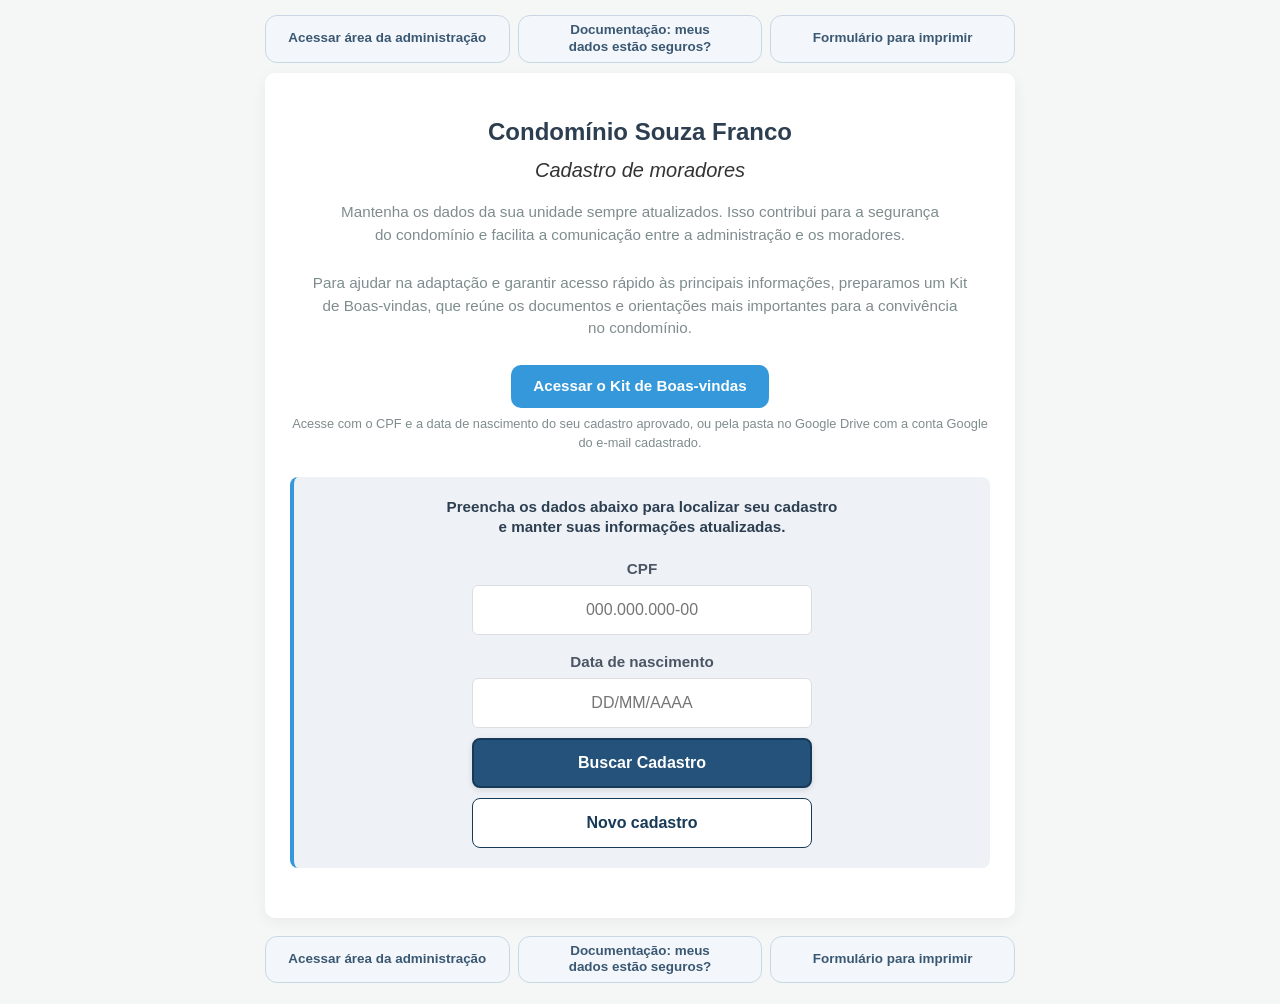
==== commit 614352ae: "Formulário para imprimir (2 folhas A4) para moradores sem letramento digital Nova página formulario-" ====
--- a/index.html
+++ b/index.html
@@ -19,23 +19,23 @@
   <!-- Estilos CSS -->
   <link rel="stylesheet" href="css/base.css?v=20261009Z">
   <link rel="stylesheet" href="css/inputs.css?v=20261010E">
-  <link rel="stylesheet" href="css/consulta.css?v=20261009Z">
-  <link rel="stylesheet" href="css/componentes.css?v=20261010F">
+  <link rel="stylesheet" href="css/consulta.css?v=20261015A">
+  <link rel="stylesheet" href="css/componentes.css?v=20261016A">
   <link rel="stylesheet" href="css/utilitarios.css?v=20261010E">
-  <link rel="stylesheet" href="css/responsivo.css?v=20261010I">
+  <link rel="stylesheet" href="css/responsivo.css?v=20261015A">
 
   <!-- Scripts JS -->
   <script src="js/regras.js?v=20261009Z" defer></script>
   <script src="js/utils.js?v=20261009Z" defer></script>
   <script src="js/data/backend.js?v=20261009Z" defer></script>
-  <script src="js/data/FirebaseRepository.js?v=20261009Z" defer></script>
-  <script src="js/data/GoogleSheetsRepository.js?v=20261009Z" defer></script>
-  <script src="js/data/DataService.js?v=20261010D" defer></script>
+  <script src="js/data/FirebaseRepository.js?v=20261015G" defer></script>
+  <script src="js/data/GoogleSheetsRepository.js?v=20261015G" defer></script>
+  <script src="js/data/DataService.js?v=20261015G" defer></script>
   <script src="js/mascaras.js?v=20261009Z" defer></script>
   <script src="js/pular-campo.js?v=20261009Z" defer></script>
   <script src="js/ui-formulario.js?v=20261009Z" defer></script>
-  <script src="js/form-controle.js?v=20261010E" defer></script>
-  <script src="js/sessao-morador.js?v=20261010H" defer></script>
+  <script src="js/form-controle.js?v=20261015A" defer></script>
+  <script src="js/sessao-morador.js?v=20261015A" defer></script>
   <script src="js/sessao-admin-morador.js?v=20261009Z" defer></script>
   <script src="js/validacoes-form.js?v=20261009Z" defer></script>
   <script src="js/codigo-email.js?v=20261009Z"></script>
@@ -47,7 +47,7 @@
   <script src="js/popup-links.js?v=20261010C" defer></script>
   <script src="js/sem-conectivos.js?v=20261009Z" defer></script>
   <script src="js/kit-acesso.js?v=20261009Z" defer></script>
-  <script src="js/barra-acoes.js?v=20261009ZA" defer></script>
+  <script src="js/barra-acoes.js?v=20261015A" defer></script>
 </head>
 <body>
 
@@ -55,6 +55,7 @@
   <p class="link-admin-topo" style="margin-bottom:0">
     <a href="admin.html" rel="noopener noreferrer">Acessar área da administração</a>
     <a href="seguranca.html">Documentação: meus dados estão seguros?</a>
+    <a href="formulario-impresso.html">Formulário para imprimir</a>
   </p>
 </div>
 
@@ -99,6 +100,7 @@
     <div class="row-checkbox-morador">
       <input type="checkbox" id="chkMoradorNovo" onchange="tratarMoradorNovo(this.checked)" hidden>
       <button type="button" id="btnMoradorNovo" class="btn-novo-cadastro" onclick="alternarMoradorNovo()" aria-pressed="false" aria-disabled="false">Novo cadastro</button>
+      <button type="button" id="btnSairConsulta" class="btn-novo-cadastro btn-sair-sessao" onclick="SessaoMorador.sair()" title="Encerrar a sessão e apagar o CPF e a data de nascimento desta aba" hidden>Sair</button>
       <button type="button" id="btnFecharNovoCadastro" class="btn-fechar-novo-cadastro hidden" onclick="fecharNovoCadastro()" aria-label="Fechar novo cadastro">x</button>
     </div>
     <!-- Sessão de 1 hora depois do CPF + data de nascimento (js/sessao-morador.js). -->
@@ -365,6 +367,7 @@
   <p class="link-admin-topo" style="margin-bottom:0">
     <a href="admin.html" rel="noopener noreferrer">Acessar área da administração</a>
     <a href="seguranca.html">Documentação: meus dados estão seguros?</a>
+    <a href="formulario-impresso.html">Formulário para imprimir</a>
   </p>
 </footer>
 
--- a/css/consulta.css
+++ b/css/consulta.css
@@ -39,7 +39,8 @@
 #cpfConsulta,
 #nascConsulta,
 #btnBuscarCpf,
-#btnMoradorNovo {
+#btnMoradorNovo,
+#btnSairConsulta {
   width: 100% !important;
   min-height: 50px !important;
   height: 50px !important;
--- a/css/componentes.css
+++ b/css/componentes.css
@@ -396,7 +396,7 @@
 .kit-btn { display: block; width: 100%; margin-top: 10px; padding: 10px 14px; box-sizing: border-box; border: 1px solid var(--accent-color, #2f5f98); border-radius: 10px; background: var(--accent-color, #2f5f98); color: #fff; font-size: 0.92rem; font-weight: 700; text-align: center; text-decoration: none; cursor: pointer; }
 .kit-btn:disabled { opacity: 0.6; cursor: default; }
 .kit-btn-secundario { background: #fff; color: var(--accent-color, #2f5f98); }
-.kit-btn-secundario:hover { background: #e9f1fa; text-decoration: none; }
+.kit-btn-secundario:hover { background: #e9f1fa; color: #1f4d80; text-decoration: none; }
 .kit-mensagem { min-height: 1.2em; margin: 8px 0 0 !important; font-size: 0.8rem !important; }
 .kit-mensagem.erro { color: #c62828 !important; }
 .kit-mensagem.carregando { font-style: italic; }
--- a/css/responsivo.css
+++ b/css/responsivo.css
@@ -67,7 +67,8 @@
   #cpfConsulta,
   #nascConsulta,
   #btnBuscarCpf,
-  #btnMoradorNovo {
+  #btnMoradorNovo,
+  #btnSairConsulta {
     font-size: 16px !important;
     height: 50px !important;
     min-height: 50px !important;
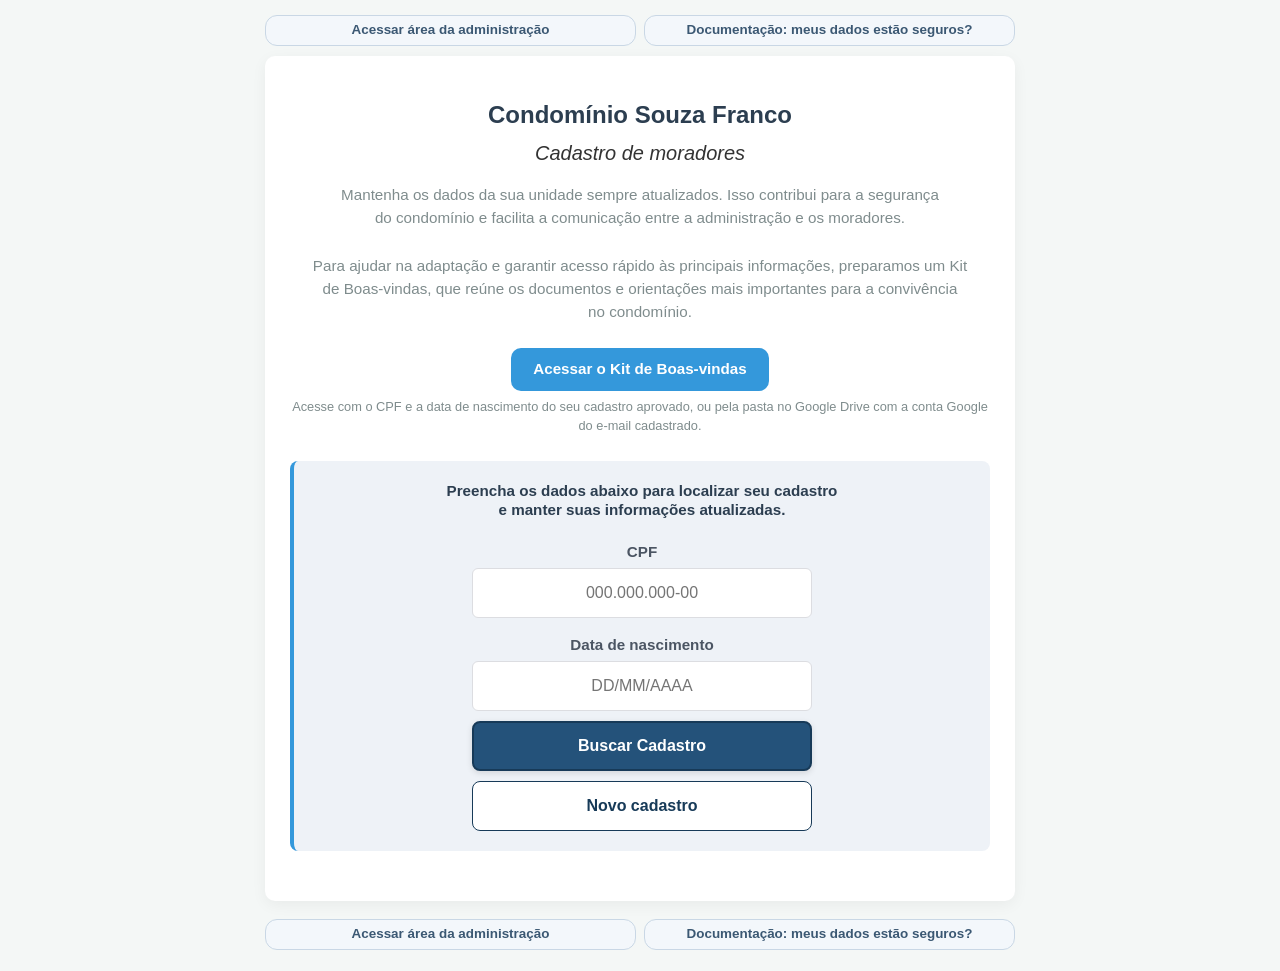
==== commit f9051772: "Tira o link Formulário para imprimir da página inicial (fica só em Links úteis) Co-Authored-By: Clau" ====
--- a/index.html
+++ b/index.html
@@ -55,7 +55,6 @@
   <p class="link-admin-topo" style="margin-bottom:0">
     <a href="admin.html" rel="noopener noreferrer">Acessar área da administração</a>
     <a href="seguranca.html">Documentação: meus dados estão seguros?</a>
-    <a href="formulario-impresso.html">Formulário para imprimir</a>
   </p>
 </div>
 
@@ -367,7 +366,6 @@
   <p class="link-admin-topo" style="margin-bottom:0">
     <a href="admin.html" rel="noopener noreferrer">Acessar área da administração</a>
     <a href="seguranca.html">Documentação: meus dados estão seguros?</a>
-    <a href="formulario-impresso.html">Formulário para imprimir</a>
   </p>
 </footer>
 
